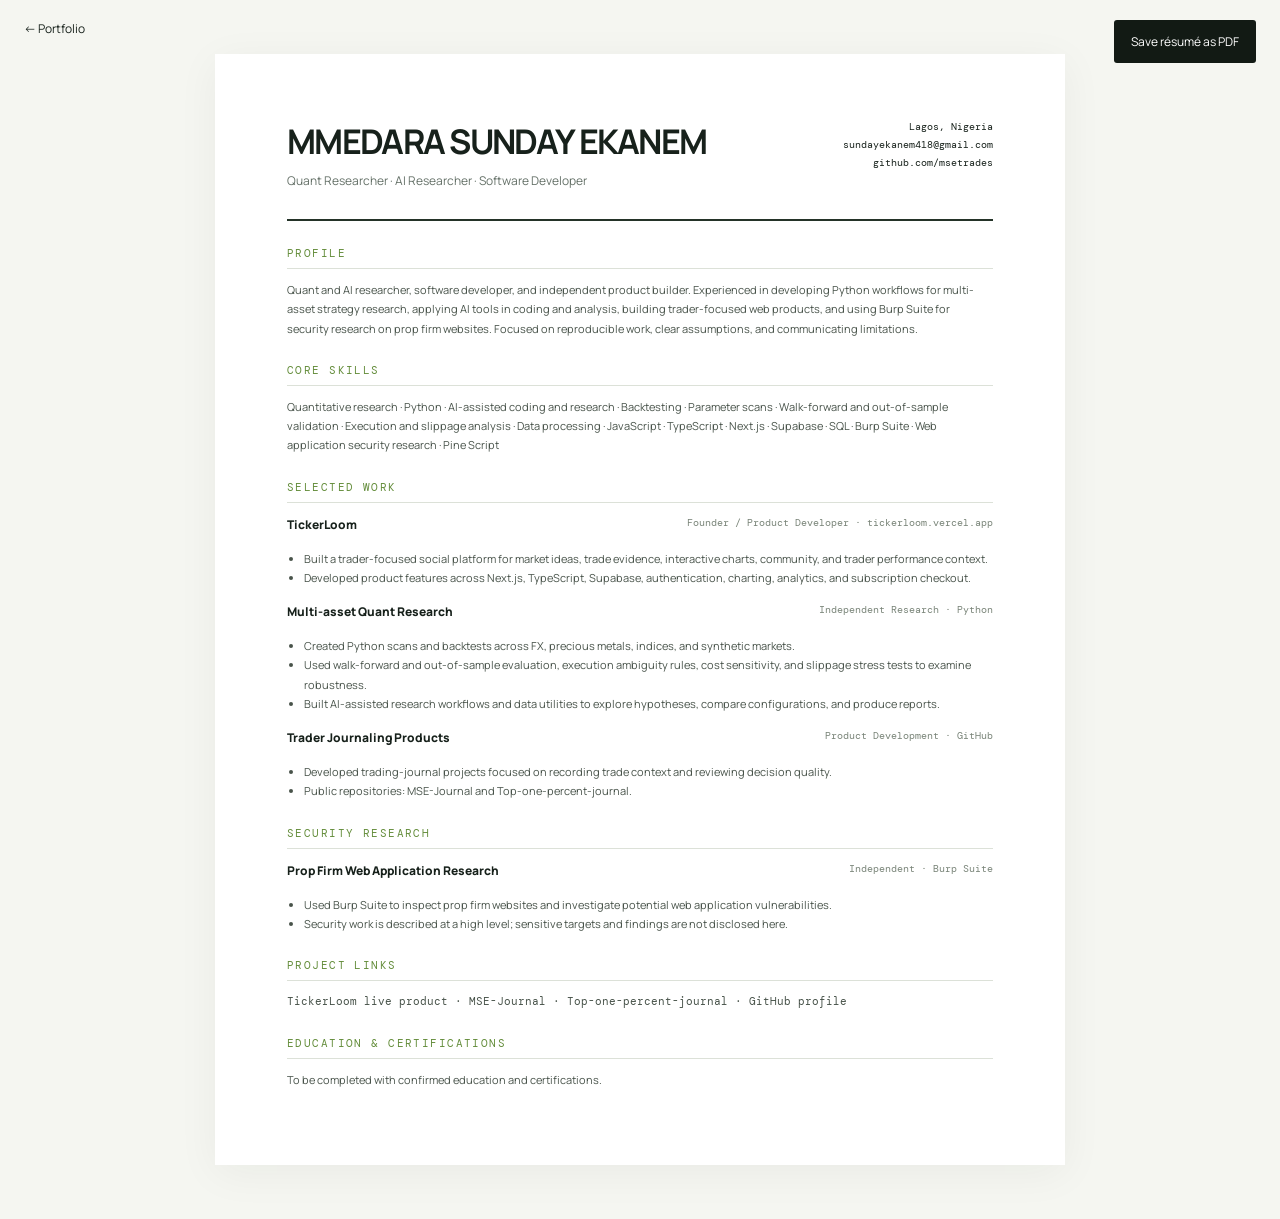
==== resume.html @ 71701ac7 "Create professional research portfolio" ====
<!doctype html>
<html lang="en"><head><meta charset="utf-8"><meta name="viewport" content="width=device-width, initial-scale=1"><title>Mmedara Sunday Ekanem | Résumé</title><link rel="preconnect" href="https://fonts.googleapis.com"><link href="https://fonts.googleapis.com/css2?family=DM+Mono:wght@400;500&family=Manrope:wght@400;500;600;700;800&display=swap" rel="stylesheet"><link rel="stylesheet" href="/styles.css"></head>
<body><a class="back-link" href="/">← Portfolio</a><button class="cv-print" onclick="window.print()">Save résumé as PDF</button><main class="cv-shell"><header class="cv-top"><div><h1>MMEDARA SUNDAY EKANEM</h1><p>Quant Researcher · AI Researcher · Software Developer</p></div><div class="mono">Lagos, Nigeria<br><a href="mailto:sundayekanem418@gmail.com">sundayekanem418@gmail.com</a><br><a href="https://github.com/msetrades">github.com/msetrades</a></div></header>
<section class="cv-section"><h2>PROFILE</h2><p>Quant and AI researcher, software developer, and independent product builder. Experienced in developing Python workflows for multi-asset strategy research, applying AI tools in coding and analysis, building trader-focused web products, and using Burp Suite for security research on prop firm websites. Focused on reproducible work, clear assumptions, and communicating limitations.</p></section>
<section class="cv-section"><h2>CORE SKILLS</h2><p>Quantitative research · Python · AI-assisted coding and research · Backtesting · Parameter scans · Walk-forward and out-of-sample validation · Execution and slippage analysis · Data processing · JavaScript · TypeScript · Next.js · Supabase · SQL · Burp Suite · Web application security research · Pine Script</p></section>
<section class="cv-section"><h2>SELECTED WORK</h2><div class="cv-role">TickerLoom <span>Founder / Product Developer · tickerloom.vercel.app</span></div><ul><li>Built a trader-focused social platform for market ideas, trade evidence, interactive charts, community, and trader performance context.</li><li>Developed product features across Next.js, TypeScript, Supabase, authentication, charting, analytics, and subscription checkout.</li></ul><div class="cv-role">Multi-asset Quant Research <span>Independent Research · Python</span></div><ul><li>Created Python scans and backtests across FX, precious metals, indices, and synthetic markets.</li><li>Used walk-forward and out-of-sample evaluation, execution ambiguity rules, cost sensitivity, and slippage stress tests to examine robustness.</li><li>Built AI-assisted research workflows and data utilities to explore hypotheses, compare configurations, and produce reports.</li></ul><div class="cv-role">Trader Journaling Products <span>Product Development · GitHub</span></div><ul><li>Developed trading-journal projects focused on recording trade context and reviewing decision quality.</li><li>Public repositories: MSE-Journal and Top-one-percent-journal.</li></ul></section>
<section class="cv-section"><h2>SECURITY RESEARCH</h2><div class="cv-role">Prop Firm Web Application Research <span>Independent · Burp Suite</span></div><ul><li>Used Burp Suite to inspect prop firm websites and investigate potential web application vulnerabilities.</li><li>Security work is described at a high level; sensitive targets and findings are not disclosed here.</li></ul></section>
<section class="cv-section"><h2>PROJECT LINKS</h2><p class="cv-tools"><a href="https://tickerloom.vercel.app">TickerLoom live product</a> · <a href="https://github.com/msetrades/MSE-Journal">MSE-Journal</a> · <a href="https://github.com/msetrades/Top-one-percent-journal">Top-one-percent-journal</a> · <a href="https://github.com/msetrades">GitHub profile</a></p></section>
<section class="cv-section"><h2>EDUCATION & CERTIFICATIONS</h2><p>To be completed with confirmed education and certifications.</p></section></main></body></html>
---- styles.css ----
:root{--ink:#17211b;--muted:#657168;--paper:#f5f6f1;--white:#fcfcf8;--line:#dce1d8;--lime:#b9ef72;--dark:#101712;--serif:Georgia,'Times New Roman',serif}*{box-sizing:border-box}html{scroll-behavior:smooth}body{margin:0;background:var(--paper);color:var(--ink);font-family:Manrope,Arial,sans-serif}a{color:inherit;text-decoration:none}.wrap{width:min(1160px,calc(100% - 64px));margin-inline:auto}.nav{height:82px;display:flex;align-items:center;justify-content:space-between;border-bottom:1px solid var(--line)}.wordmark{display:flex;align-items:center;gap:9px;font-weight:800;font-size:15px;letter-spacing:.03em}.wordmark i{font-style:normal;font:10px 'DM Mono',monospace;letter-spacing:.17em;color:var(--muted);margin-left:-5px}.mark{display:grid;place-items:center;width:28px;height:28px;background:var(--lime);border-radius:50%;font:800 15px var(--serif)}nav{display:flex;gap:35px;font-size:12px;color:#536057}.nav-cta{font-size:12px;border:1px solid #bcc5ba;padding:11px 16px;border-radius:3px}.nav-cta span{color:#729d41;margin-left:8px}.hero{display:grid;grid-template-columns:1fr .9fr;gap:72px;padding-top:92px;padding-bottom:92px;align-items:center}.eyebrow,.project-kicker,.art-top,.art-bottom,.hero-meta,.visual-caption,.data-card>span,.data-card small,.sheet-head,.sheet-score span,.sheet-foot{font:10px 'DM Mono',monospace;letter-spacing:.12em}.eyebrow{color:#68746b}.pulse{display:inline-block;width:7px;height:7px;border-radius:50%;background:#84b945;margin-right:9px;box-shadow:0 0 0 4px #e4efd8}.hero h1{font-size:clamp(52px,6vw,76px);line-height:1.04;letter-spacing:-.065em;margin:24px 0}.hero h1 em,h2 em{font-family:var(--serif);font-weight:400;letter-spacing:-.055em}.intro{font-size:16px;line-height:1.8;color:#5c675e;max-width:500px}.hero-actions{display:flex;align-items:center;gap:24px;margin-top:32px}.button{display:inline-flex;gap:30px;align-items:center;padding:15px 18px;font-size:12px;font-weight:700;border-radius:3px}.primary{background:var(--dark);color:#f8faef}.primary b{color:var(--lime);font-size:16px}.text-link{font-size:12px;font-weight:700;border-bottom:1px solid #899589;padding-bottom:4px}.text-link span{color:#739d41}.hero-meta{display:flex;gap:20px;margin-top:58px;color:#89948a;font-size:9px}.hero-art{height:410px;background:var(--dark);color:#c5cec1;position:relative;padding:22px 24px;overflow:visible}.art-top,.art-bottom{display:flex;justify-content:space-between;font-size:9px;color:#7e8d7d}.chart-grid{position:absolute;inset:62px 24px 51px 32px;background-image:linear-gradient(#ffffff0b 1px,transparent 1px),linear-gradient(90deg,#ffffff0b 1px,transparent 1px);background-size:100% 25%,20% 100%;display:flex}.axis{display:flex;flex-direction:column;justify-content:space-between;font:9px 'DM Mono';color:#667466;padding:4px 10px 26px 0}.chart-grid svg{width:100%;height:100%;overflow:visible}.area{fill:url(#fill)}.line{fill:none;stroke:var(--lime);stroke-width:2.4}.ghost{fill:none;stroke:#70816d;stroke-width:1.2;stroke-dasharray:4 5}.dot{fill:var(--lime)}.marker{stroke:#b9ef7266;stroke-dasharray:3 5}.chart-label{position:absolute;bottom:9px;right:8px;font:8px 'DM Mono';line-height:1.8;color:#718071}.chart-label strong{color:#bdcbb8;font-weight:400}.art-bottom{position:absolute;bottom:22px;left:24px;right:24px}.float-note{position:absolute;bottom:48px;left:-38px;display:flex;gap:12px;align-items:center;background:#fff;padding:14px 19px;box-shadow:0 12px 40px #1420161a;font-size:10px;color:#728074;line-height:1.6}.float-note b{color:#263229;font-size:11px}.note-icon{display:grid;place-items:center;width:30px;height:30px;background:#ebf5df;color:#56832c;font-size:16px}.strip{border-block:1px solid var(--line);background:#eff1e9}.strip-inner{height:66px;display:flex;align-items:center;justify-content:space-between}.strip-inner span{font:9px 'DM Mono';letter-spacing:.1em;color:#8a9488}.strip-inner b{font-size:12px}.strip-inner i{font-style:normal;color:#86a855}.work{padding-top:100px;padding-bottom:105px}.section-head{display:flex;justify-content:space-between;align-items:end;margin-bottom:48px}.section-head h2,.approach h2,.security h2,.contact h2{font-size:48px;line-height:1.1;letter-spacing:-.055em;margin:14px 0}.section-head>p{max-width:330px;color:var(--muted);font-size:13px;line-height:1.7;margin:0 0 4px}.project-grid{display:grid;grid-template-columns:1fr 1fr;gap:24px}.project{background:var(--white);border:1px solid var(--line)}.project-feature{grid-column:1/-1;display:grid;grid-template-columns:1.1fr 1fr}.project-visual{height:260px;position:relative;display:grid;place-items:center;overflow:hidden}.project-feature .project-visual{height:100%;min-height:390px}.loom{background:#e9eee4}.visual-window{width:82%;height:69%;background:#17221b;box-shadow:0 20px 50px #16221935;padding:0 0 8px}.window-bar{height:22px;display:flex;align-items:center;gap:4px;padding:0 8px;color:#7b897b;font:6px 'DM Mono'}.window-bar i{width:5px;height:5px;border-radius:50%;background:#657365}.window-bar span{margin-left:auto}.fake-app{height:calc(100% - 22px);display:flex;color:#d9e0d3;font-size:7px}.fake-app aside{width:25%;border-right:1px solid #354137;padding:12px 9px;line-height:2.6}.fake-app aside b{font-size:8px;color:var(--lime);white-space:nowrap}.fake-app aside small{display:block;color:#94a294;margin-top:12px;line-height:2.8}.fake-feed{padding:12px;width:75%}.fake-feed label{font:6px 'DM Mono';letter-spacing:.1em}.fake-feed label span{color:var(--lime);margin-left:6px}.fake-post{margin-top:10px;border:1px solid #354137;padding:10px}.fake-post strong{font:6px 'DM Mono';color:#b6e873}.fake-post p{font-size:7px;color:#b6c0b4;line-height:1.7}.fake-post small{color:#8c9a8a;font-size:6px}.fake-chart{height:55px;display:flex;align-items:end;gap:5px;border-bottom:1px solid #455246;background:linear-gradient(180deg,transparent,#b9ef7210)}.fake-chart i{width:9%;background:#9ed95e;opacity:.75}.fake-chart i:nth-child(1){height:24%}.fake-chart i:nth-child(2){height:45%}.fake-chart i:nth-child(3){height:36%}.fake-chart i:nth-child(4){height:60%}.fake-chart i:nth-child(5){height:48%}.fake-chart i:nth-child(6){height:77%}.fake-chart i:nth-child(7){height:56%}.fake-chart i:nth-child(8){height:88%}.fake-chart i:nth-child(9){height:70%}.visual-caption{position:absolute;bottom:16px;left:18px;color:#738073;font-size:8px}.project-info{padding:25px 28px 28px}.project-feature .project-info{padding:32px 36px;align-self:center}.project-kicker{display:flex;justify-content:space-between;color:#889389;font-size:9px}.project h3{font-size:22px;letter-spacing:-.04em;margin:16px 0 10px}.project p{font-size:12px;line-height:1.8;color:#69756b;margin:0}.tags{display:flex;flex-wrap:wrap;gap:7px;margin-top:18px}.tags span{background:#eff2eb;padding:6px 8px;font:9px 'DM Mono';color:#667267}.project-links{display:flex;flex-wrap:wrap;gap:18px;margin-top:20px}.project-links a{font-size:10px;font-weight:800;border-bottom:1px solid #9da99a;padding-bottom:3px}.private-note{font-size:10px;color:#8b958a}.data-art{background:#e4eadf}.data-card{width:60%;height:77%;background:#152018;color:#dce6d5;padding:19px 22px;position:relative}.data-card>span{font-size:7px;color:#93a08e}.data-card h4{font:28px/1.05 var(--serif);font-weight:400;letter-spacing:-.04em;margin:18px 0}.mini-bars{height:43px;display:flex;align-items:end;gap:5px}.mini-bars i{width:8%;background:#b6e874;height:30%}.mini-bars i:nth-child(3n){height:85%}.mini-bars i:nth-child(2n){height:55%}.mini-bars i:nth-child(4n){height:68%}.data-card small{font-size:7px;color:#71806d;display:block;margin-top:14px}.journal-art{background:#e9e9df}.journal-sheet{width:67%;height:74%;background:#fafaf5;padding:17px 19px;box-shadow:0 15px 35px #18221721;color:#27352a}.sheet-head{display:flex;justify-content:space-between;font-size:7px}.sheet-head span{color:#879185}.sheet-score{margin:21px 0 15px;background:#edf2e7;padding:9px;display:flex;justify-content:space-between}.sheet-score span{font-size:6px;color:#7c897d}.sheet-score strong{font:13px 'DM Mono';color:#638c36}.sheet-row{display:grid;grid-template-columns:1.5fr 1fr 1fr .7fr;gap:5px;margin:12px 0}.sheet-row i{height:5px;background:#e0e5db}.sheet-row i:first-child{background:#b8d990}.sheet-row.short{opacity:.65}.sheet-foot{position:absolute;bottom:44px;font-size:6px;color:#9aa395}.approach{background:#e9ede5;padding:86px 0}.approach-grid{display:grid;grid-template-columns:.9fr 1.1fr;gap:100px}.approach h2{margin-top:22px}.principles article{display:grid;grid-template-columns:42px 1fr;border-top:1px solid #ced7cc;padding:20px 0}.principles article>span{font:10px 'DM Mono';color:#78944d}.principles h3{font-size:14px;margin:0 0 7px}.principles p{font-size:12px;color:#68746a;line-height:1.7;margin:0}.security{display:grid;grid-template-columns:50px 1fr auto;gap:22px;align-items:center;padding-top:76px;padding-bottom:76px}.security-mark{width:42px;height:42px;background:#e5eedb;color:#5d8338;display:grid;place-items:center;font-size:19px}.security h2{font-size:29px;margin:8px 0}.security p:not(.eyebrow){font-size:11px;line-height:1.8;color:#6c776d;max-width:740px}.security .eyebrow{margin:0}.contact{background:#121a14;color:#f4f6ef;text-align:center;padding:82px 0 88px}.contact .eyebrow{color:#9aa894}.contact h2{font-size:52px;margin:17px 0 12px}.contact h2 em{color:var(--lime)}.contact-inner>p:not(.eyebrow){color:#a7b1a3;font-size:13px;margin-bottom:28px}.footer{height:82px;display:flex;align-items:center;justify-content:space-between;color:#7d887e;font-size:10px}.footer .wordmark{color:var(--ink)}
/* Résumé page */
.cv-shell{max-width:850px;margin:54px auto;background:white;padding:64px 72px;box-shadow:0 8px 40px #19211a0d}.cv-top{display:flex;justify-content:space-between;align-items:start;border-bottom:2px solid #243328;padding-bottom:22px}.cv-top h1{font-size:34px;letter-spacing:-.05em;margin:0}.cv-top p{font-size:12px;color:#657168;margin:8px 0}.cv-top .mono{font:10px 'DM Mono';line-height:1.8;text-align:right}.cv-section{margin-top:25px}.cv-section h2{font:11px 'DM Mono';letter-spacing:.13em;color:#648d3b;border-bottom:1px solid #dce1d8;padding-bottom:8px}.cv-section p,.cv-section li{font-size:11px;line-height:1.75;color:#48534a}.cv-section ul{padding-left:17px}.cv-role{display:flex;justify-content:space-between;font-size:12px;font-weight:800;margin-top:13px}.cv-role span{font:10px 'DM Mono';color:#798478;font-weight:400}.cv-tools{font:10px 'DM Mono';color:#68746a;line-height:1.9}.cv-print{position:fixed;right:24px;top:20px;background:#121a14;color:#fff;border:0;padding:13px 17px;border-radius:3px;cursor:pointer;font:12px Manrope}.back-link{position:fixed;left:24px;top:20px;font-size:12px}@media(max-width:800px){.wrap{width:calc(100% - 38px)}.nav{height:68px}nav{gap:16px}nav a{font-size:10px}.nav-cta{font-size:0;padding:10px}.nav-cta span{font-size:14px;margin:0}.hero{grid-template-columns:1fr;gap:55px;padding:62px 0 70px}.hero h1{font-size:58px}.hero-art{height:350px;margin-left:24px}.hero-meta{font-size:7px;gap:10px}.strip-inner{height:auto;min-height:65px;gap:11px;justify-content:flex-start;overflow:auto;white-space:nowrap}.strip-inner span{display:none}.strip-inner b{font-size:10px}.work{padding:72px 0}.section-head{display:block}.section-head h2,.approach h2{font-size:40px}.section-head>p{margin-top:18px}.project-grid{grid-template-columns:1fr}.project-feature{grid-column:auto;display:flex;flex-direction:column}.project-feature .project-visual{height:280px;min-height:0}.project-feature .project-info{padding:25px 23px}.project-visual{height:250px}.approach{padding:66px 0}.approach-grid{grid-template-columns:1fr;gap:25px}.security{grid-template-columns:40px 1fr;padding:55px 0}.security>.text-link{grid-column:2;justify-self:start}.security h2{font-size:25px}.contact{padding:68px 0}.contact h2{font-size:40px}.footer{height:auto;padding:23px 0;gap:14px;flex-wrap:wrap}.footer>span{font-size:8px}.cv-shell{margin:58px 12px 20px;padding:34px 27px}.cv-top h1{font-size:27px}.cv-top .mono{font-size:8px}.cv-print{right:12px;top:10px}.back-link{left:12px;top:15px}}@media print{body{background:white}.nav,.cv-print,.back-link,.footer{display:none}.cv-shell{margin:0 auto;padding:20px 30px;max-width:none;box-shadow:none}.cv-section{margin-top:19px}.cv-section h2{break-after:avoid}.cv-role{break-after:avoid}}
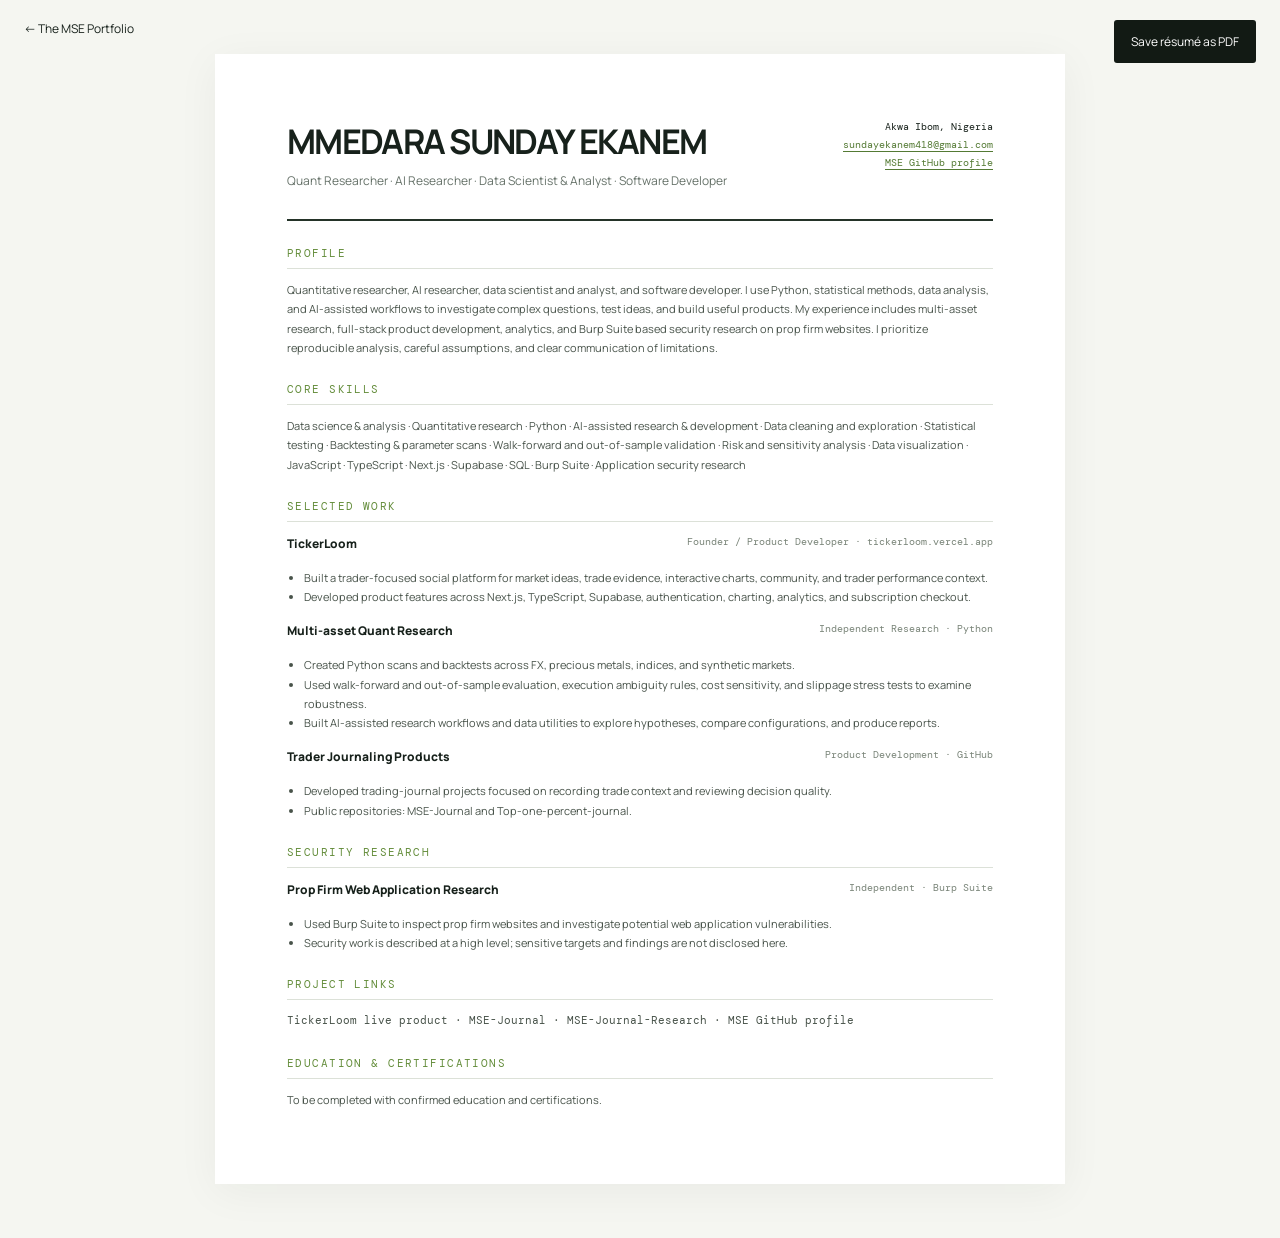
==== commit d436d107: "Rebrand MSE portfolio and add product previews" ====
--- a/resume.html
+++ b/resume.html
@@ -1,9 +1,9 @@
 <!doctype html>
-<html lang="en"><head><meta charset="utf-8"><meta name="viewport" content="width=device-width, initial-scale=1"><title>Mmedara Sunday Ekanem | Résumé</title><link rel="preconnect" href="https://fonts.googleapis.com"><link href="https://fonts.googleapis.com/css2?family=DM+Mono:wght@400;500&family=Manrope:wght@400;500;600;700;800&display=swap" rel="stylesheet"><link rel="stylesheet" href="/styles.css"></head>
-<body><a class="back-link" href="/">← Portfolio</a><button class="cv-print" onclick="window.print()">Save résumé as PDF</button><main class="cv-shell"><header class="cv-top"><div><h1>MMEDARA SUNDAY EKANEM</h1><p>Quant Researcher · AI Researcher · Software Developer</p></div><div class="mono">Lagos, Nigeria<br><a href="mailto:sundayekanem418@gmail.com">sundayekanem418@gmail.com</a><br><a href="https://github.com/msetrades">github.com/msetrades</a></div></header>
-<section class="cv-section"><h2>PROFILE</h2><p>Quant and AI researcher, software developer, and independent product builder. Experienced in developing Python workflows for multi-asset strategy research, applying AI tools in coding and analysis, building trader-focused web products, and using Burp Suite for security research on prop firm websites. Focused on reproducible work, clear assumptions, and communicating limitations.</p></section>
-<section class="cv-section"><h2>CORE SKILLS</h2><p>Quantitative research · Python · AI-assisted coding and research · Backtesting · Parameter scans · Walk-forward and out-of-sample validation · Execution and slippage analysis · Data processing · JavaScript · TypeScript · Next.js · Supabase · SQL · Burp Suite · Web application security research · Pine Script</p></section>
+<html lang="en"><head><meta charset="utf-8"><meta name="viewport" content="width=device-width, initial-scale=1"><title>Mmedara Sunday Ekanem | Résumé</title><link rel="preconnect" href="https://fonts.googleapis.com"><link href="https://fonts.googleapis.com/css2?family=DM+Mono:wght@400;500&family=Manrope:wght@400;500;600;700;800&display=swap" rel="stylesheet"><link rel="stylesheet" href="/styles.css"><link rel="stylesheet" href="/overrides.css"></head>
+<body><a class="back-link" href="/">← The MSE Portfolio</a><button class="cv-print" onclick="window.print()">Save résumé as PDF</button><main class="cv-shell"><header class="cv-top"><div><h1>MMEDARA SUNDAY EKANEM</h1><p>Quant Researcher · AI Researcher · Data Scientist & Analyst · Software Developer</p></div><div class="mono">Akwa Ibom, Nigeria<br><a href="mailto:sundayekanem418@gmail.com">sundayekanem418@gmail.com</a><br><a href="https://github.com/msetrades">MSE GitHub profile</a></div></header>
+<section class="cv-section"><h2>PROFILE</h2><p>Quantitative researcher, AI researcher, data scientist and analyst, and software developer. I use Python, statistical methods, data analysis, and AI-assisted workflows to investigate complex questions, test ideas, and build useful products. My experience includes multi-asset research, full-stack product development, analytics, and Burp Suite based security research on prop firm websites. I prioritize reproducible analysis, careful assumptions, and clear communication of limitations.</p></section>
+<section class="cv-section"><h2>CORE SKILLS</h2><p>Data science & analysis · Quantitative research · Python · AI-assisted research & development · Data cleaning and exploration · Statistical testing · Backtesting & parameter scans · Walk-forward and out-of-sample validation · Risk and sensitivity analysis · Data visualization · JavaScript · TypeScript · Next.js · Supabase · SQL · Burp Suite · Application security research</p></section>
 <section class="cv-section"><h2>SELECTED WORK</h2><div class="cv-role">TickerLoom <span>Founder / Product Developer · tickerloom.vercel.app</span></div><ul><li>Built a trader-focused social platform for market ideas, trade evidence, interactive charts, community, and trader performance context.</li><li>Developed product features across Next.js, TypeScript, Supabase, authentication, charting, analytics, and subscription checkout.</li></ul><div class="cv-role">Multi-asset Quant Research <span>Independent Research · Python</span></div><ul><li>Created Python scans and backtests across FX, precious metals, indices, and synthetic markets.</li><li>Used walk-forward and out-of-sample evaluation, execution ambiguity rules, cost sensitivity, and slippage stress tests to examine robustness.</li><li>Built AI-assisted research workflows and data utilities to explore hypotheses, compare configurations, and produce reports.</li></ul><div class="cv-role">Trader Journaling Products <span>Product Development · GitHub</span></div><ul><li>Developed trading-journal projects focused on recording trade context and reviewing decision quality.</li><li>Public repositories: MSE-Journal and Top-one-percent-journal.</li></ul></section>
 <section class="cv-section"><h2>SECURITY RESEARCH</h2><div class="cv-role">Prop Firm Web Application Research <span>Independent · Burp Suite</span></div><ul><li>Used Burp Suite to inspect prop firm websites and investigate potential web application vulnerabilities.</li><li>Security work is described at a high level; sensitive targets and findings are not disclosed here.</li></ul></section>
-<section class="cv-section"><h2>PROJECT LINKS</h2><p class="cv-tools"><a href="https://tickerloom.vercel.app">TickerLoom live product</a> · <a href="https://github.com/msetrades/MSE-Journal">MSE-Journal</a> · <a href="https://github.com/msetrades/Top-one-percent-journal">Top-one-percent-journal</a> · <a href="https://github.com/msetrades">GitHub profile</a></p></section>
+<section class="cv-section"><h2>PROJECT LINKS</h2><p class="cv-tools"><a href="https://tickerloom.vercel.app">TickerLoom live product</a> · <a href="https://github.com/msetrades/MSE-Journal">MSE-Journal</a> · <a href="https://github.com/msetrades/MSE-Journal-Research">MSE-Journal-Research</a> · <a href="https://github.com/msetrades">MSE GitHub profile</a></p></section>
 <section class="cv-section"><h2>EDUCATION & CERTIFICATIONS</h2><p>To be completed with confirmed education and certifications.</p></section></main></body></html>
--- a/overrides.css
+++ b/overrides.css
@@ -0,0 +1 @@
+.project-visual{isolation:isolate;overflow:hidden}.project-visual>.visual-caption{z-index:3;left:14px;right:14px;bottom:12px;width:max-content;max-width:calc(100% - 28px);white-space:normal;line-height:1.5;background:#101712;color:#f0f5ea;padding:7px 10px;border-radius:3px}.product-shot{display:block;width:100%;height:100%;object-fit:contain;padding:20px 20px 48px}.ticker-shot{background:#e9eee4}.journal-shot{background:#e9e9df}.research-gallery{padding-top:20px;padding-bottom:88px}.chart-gallery{display:grid;grid-template-columns:1fr 1fr;gap:20px}.chart-gallery a{display:block;background:#111913;border-radius:14px;overflow:hidden;transition:transform .2s ease,box-shadow .2s ease}.chart-gallery a:hover{transform:translateY(-4px);box-shadow:0 18px 40px #15201820}.chart-gallery img{display:block;width:100%;height:auto}.chart-gallery span{display:block;padding:15px 19px;color:#dce6d5;font:10px 'DM Mono';letter-spacing:.08em}.chart-note{margin-top:18px;font-size:11px;line-height:1.7;color:#6b776d}.research-gallery .section-head{margin-bottom:26px}.cv-top .mono a{color:#547a34;text-decoration:underline;text-underline-offset:3px}@media(max-width:800px){.chart-gallery{grid-template-columns:1fr}.project-visual>.visual-caption{font-size:8px;letter-spacing:.06em}.product-shot{padding:12px 12px 48px}}
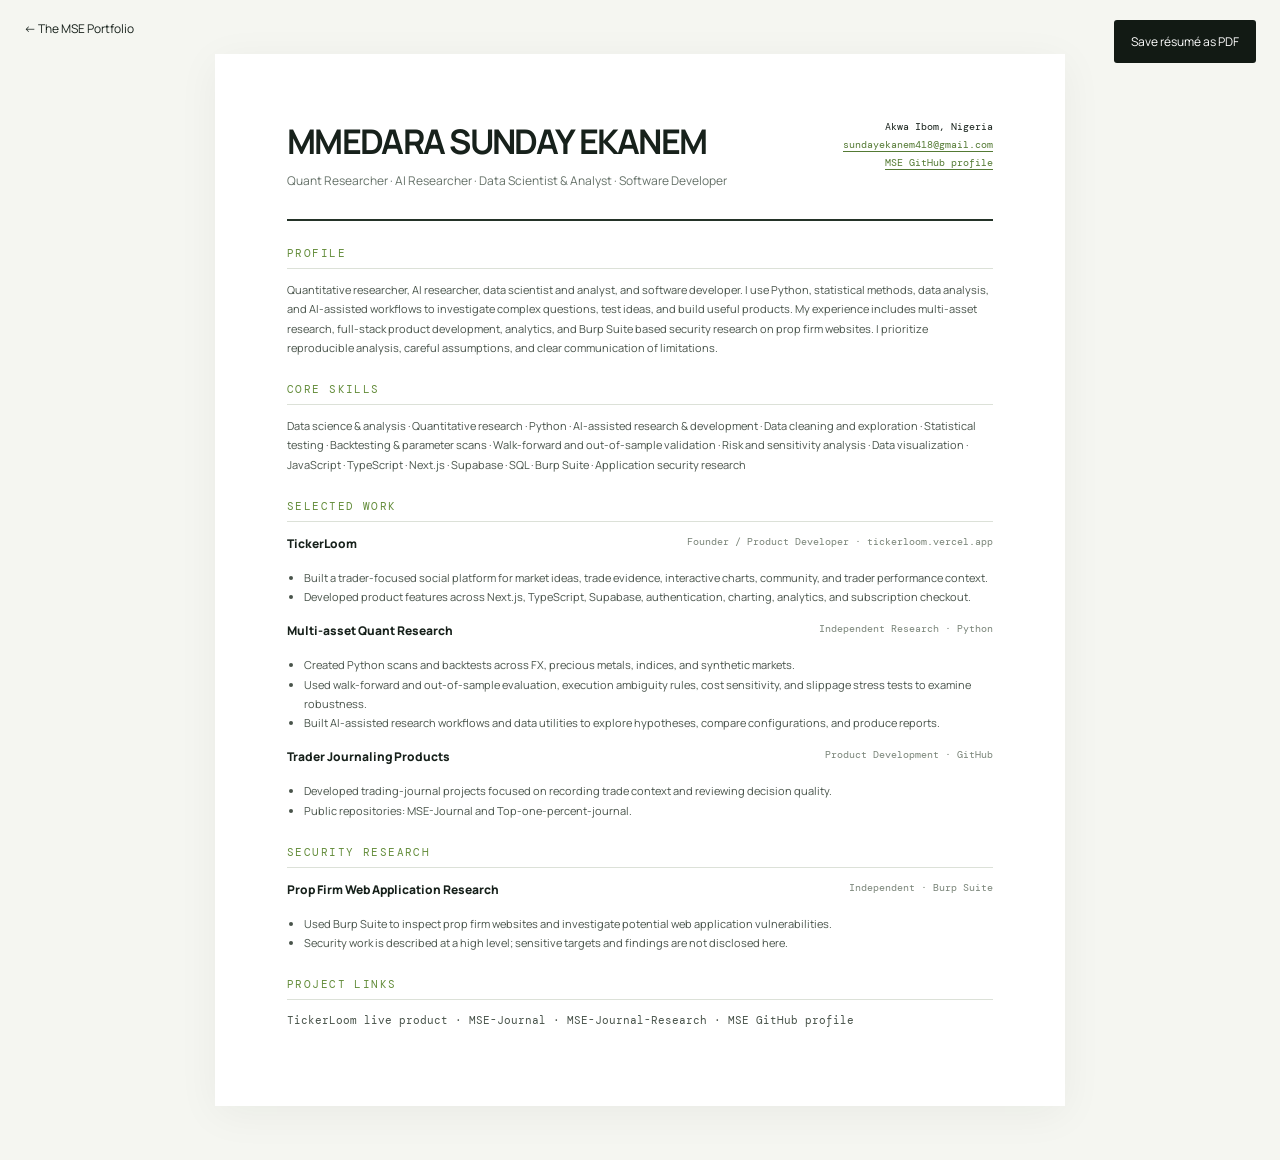
==== commit e2c81ab0: "Remove-education-placeholder" ====
--- a/resume.html
+++ b/resume.html
@@ -1,9 +1,64 @@
 <!doctype html>
-<html lang="en"><head><meta charset="utf-8"><meta name="viewport" content="width=device-width, initial-scale=1"><title>Mmedara Sunday Ekanem | Résumé</title><link rel="preconnect" href="https://fonts.googleapis.com"><link href="https://fonts.googleapis.com/css2?family=DM+Mono:wght@400;500&family=Manrope:wght@400;500;600;700;800&display=swap" rel="stylesheet"><link rel="stylesheet" href="/styles.css"><link rel="stylesheet" href="/overrides.css"></head>
-<body><a class="back-link" href="/">← The MSE Portfolio</a><button class="cv-print" onclick="window.print()">Save résumé as PDF</button><main class="cv-shell"><header class="cv-top"><div><h1>MMEDARA SUNDAY EKANEM</h1><p>Quant Researcher · AI Researcher · Data Scientist & Analyst · Software Developer</p></div><div class="mono">Akwa Ibom, Nigeria<br><a href="mailto:sundayekanem418@gmail.com">sundayekanem418@gmail.com</a><br><a href="https://github.com/msetrades">MSE GitHub profile</a></div></header>
-<section class="cv-section"><h2>PROFILE</h2><p>Quantitative researcher, AI researcher, data scientist and analyst, and software developer. I use Python, statistical methods, data analysis, and AI-assisted workflows to investigate complex questions, test ideas, and build useful products. My experience includes multi-asset research, full-stack product development, analytics, and Burp Suite based security research on prop firm websites. I prioritize reproducible analysis, careful assumptions, and clear communication of limitations.</p></section>
-<section class="cv-section"><h2>CORE SKILLS</h2><p>Data science & analysis · Quantitative research · Python · AI-assisted research & development · Data cleaning and exploration · Statistical testing · Backtesting & parameter scans · Walk-forward and out-of-sample validation · Risk and sensitivity analysis · Data visualization · JavaScript · TypeScript · Next.js · Supabase · SQL · Burp Suite · Application security research</p></section>
-<section class="cv-section"><h2>SELECTED WORK</h2><div class="cv-role">TickerLoom <span>Founder / Product Developer · tickerloom.vercel.app</span></div><ul><li>Built a trader-focused social platform for market ideas, trade evidence, interactive charts, community, and trader performance context.</li><li>Developed product features across Next.js, TypeScript, Supabase, authentication, charting, analytics, and subscription checkout.</li></ul><div class="cv-role">Multi-asset Quant Research <span>Independent Research · Python</span></div><ul><li>Created Python scans and backtests across FX, precious metals, indices, and synthetic markets.</li><li>Used walk-forward and out-of-sample evaluation, execution ambiguity rules, cost sensitivity, and slippage stress tests to examine robustness.</li><li>Built AI-assisted research workflows and data utilities to explore hypotheses, compare configurations, and produce reports.</li></ul><div class="cv-role">Trader Journaling Products <span>Product Development · GitHub</span></div><ul><li>Developed trading-journal projects focused on recording trade context and reviewing decision quality.</li><li>Public repositories: MSE-Journal and Top-one-percent-journal.</li></ul></section>
-<section class="cv-section"><h2>SECURITY RESEARCH</h2><div class="cv-role">Prop Firm Web Application Research <span>Independent · Burp Suite</span></div><ul><li>Used Burp Suite to inspect prop firm websites and investigate potential web application vulnerabilities.</li><li>Security work is described at a high level; sensitive targets and findings are not disclosed here.</li></ul></section>
-<section class="cv-section"><h2>PROJECT LINKS</h2><p class="cv-tools"><a href="https://tickerloom.vercel.app">TickerLoom live product</a> · <a href="https://github.com/msetrades/MSE-Journal">MSE-Journal</a> · <a href="https://github.com/msetrades/MSE-Journal-Research">MSE-Journal-Research</a> · <a href="https://github.com/msetrades">MSE GitHub profile</a></p></section>
-<section class="cv-section"><h2>EDUCATION & CERTIFICATIONS</h2><p>To be completed with confirmed education and certifications.</p></section></main></body></html>
+<html lang="en">
+<head>
+  <meta charset="utf-8">
+  <meta name="viewport" content="width=device-width, initial-scale=1">
+  <title>Mmedara Sunday Ekanem | Résumé</title>
+  <link rel="preconnect" href="https://fonts.googleapis.com">
+  <link href="https://fonts.googleapis.com/css2?family=DM+Mono:wght@400;500&family=Manrope:wght@400;500;600;700;800&display=swap" rel="stylesheet">
+  <link rel="stylesheet" href="/styles.css">
+  <link rel="stylesheet" href="/overrides.css">
+</head>
+<body>
+  <a class="back-link" href="/">← The MSE Portfolio</a>
+  <button class="cv-print" onclick="window.print()">Save résumé as PDF</button>
+  <main class="cv-shell">
+    <header class="cv-top">
+      <div>
+        <h1>MMEDARA SUNDAY EKANEM</h1>
+        <p>Quant Researcher · AI Researcher · Data Scientist & Analyst · Software Developer</p>
+      </div>
+      <div class="mono">Akwa Ibom, Nigeria<br><a href="mailto:sundayekanem418@gmail.com">sundayekanem418@gmail.com</a><br><a href="https://github.com/msetrades">MSE GitHub profile</a></div>
+    </header>
+    <section class="cv-section">
+      <h2>PROFILE</h2>
+      <p>Quantitative researcher, AI researcher, data scientist and analyst, and software developer. I use Python, statistical methods, data analysis, and AI-assisted workflows to investigate complex questions, test ideas, and build useful products. My experience includes multi-asset research, full-stack product development, analytics, and Burp Suite based security research on prop firm websites. I prioritize reproducible analysis, careful assumptions, and clear communication of limitations.</p>
+    </section>
+    <section class="cv-section">
+      <h2>CORE SKILLS</h2>
+      <p>Data science & analysis · Quantitative research · Python · AI-assisted research & development · Data cleaning and exploration · Statistical testing · Backtesting & parameter scans · Walk-forward and out-of-sample validation · Risk and sensitivity analysis · Data visualization · JavaScript · TypeScript · Next.js · Supabase · SQL · Burp Suite · Application security research</p>
+    </section>
+    <section class="cv-section">
+      <h2>SELECTED WORK</h2>
+      <div class="cv-role">TickerLoom <span>Founder / Product Developer · tickerloom.vercel.app</span></div>
+      <ul>
+        <li>Built a trader-focused social platform for market ideas, trade evidence, interactive charts, community, and trader performance context.</li>
+        <li>Developed product features across Next.js, TypeScript, Supabase, authentication, charting, analytics, and subscription checkout.</li>
+      </ul>
+      <div class="cv-role">Multi-asset Quant Research <span>Independent Research · Python</span></div>
+      <ul>
+        <li>Created Python scans and backtests across FX, precious metals, indices, and synthetic markets.</li>
+        <li>Used walk-forward and out-of-sample evaluation, execution ambiguity rules, cost sensitivity, and slippage stress tests to examine robustness.</li>
+        <li>Built AI-assisted research workflows and data utilities to explore hypotheses, compare configurations, and produce reports.</li>
+      </ul>
+      <div class="cv-role">Trader Journaling Products <span>Product Development · GitHub</span></div>
+      <ul>
+        <li>Developed trading-journal projects focused on recording trade context and reviewing decision quality.</li>
+        <li>Public repositories: MSE-Journal and Top-one-percent-journal.</li>
+      </ul>
+    </section>
+    <section class="cv-section">
+      <h2>SECURITY RESEARCH</h2>
+      <div class="cv-role">Prop Firm Web Application Research <span>Independent · Burp Suite</span></div>
+      <ul>
+        <li>Used Burp Suite to inspect prop firm websites and investigate potential web application vulnerabilities.</li>
+        <li>Security work is described at a high level; sensitive targets and findings are not disclosed here.</li>
+      </ul>
+    </section>
+    <section class="cv-section">
+      <h2>PROJECT LINKS</h2>
+      <p class="cv-tools"><a href="https://tickerloom.vercel.app">TickerLoom live product</a> · <a href="https://github.com/msetrades/MSE-Journal">MSE-Journal</a> · <a href="https://github.com/msetrades/MSE-Journal-Research">MSE-Journal-Research</a> · <a href="https://github.com/msetrades">MSE GitHub profile</a></p>
+    </section>
+  </main>
+</body>
+</html>
--- a/overrides.css
+++ b/overrides.css
@@ -1 +1,9 @@
 .project-visual{isolation:isolate;overflow:hidden}.project-visual>.visual-caption{z-index:3;left:14px;right:14px;bottom:12px;width:max-content;max-width:calc(100% - 28px);white-space:normal;line-height:1.5;background:#101712;color:#f0f5ea;padding:7px 10px;border-radius:3px}.product-shot{display:block;width:100%;height:100%;object-fit:contain;padding:20px 20px 48px}.ticker-shot{background:#e9eee4}.journal-shot{background:#e9e9df}.research-gallery{padding-top:20px;padding-bottom:88px}.chart-gallery{display:grid;grid-template-columns:1fr 1fr;gap:20px}.chart-gallery a{display:block;background:#111913;border-radius:14px;overflow:hidden;transition:transform .2s ease,box-shadow .2s ease}.chart-gallery a:hover{transform:translateY(-4px);box-shadow:0 18px 40px #15201820}.chart-gallery img{display:block;width:100%;height:auto}.chart-gallery span{display:block;padding:15px 19px;color:#dce6d5;font:10px 'DM Mono';letter-spacing:.08em}.chart-note{margin-top:18px;font-size:11px;line-height:1.7;color:#6b776d}.research-gallery .section-head{margin-bottom:26px}.cv-top .mono a{color:#547a34;text-decoration:underline;text-underline-offset:3px}@media(max-width:800px){.chart-gallery{grid-template-columns:1fr}.project-visual>.visual-caption{font-size:8px;letter-spacing:.06em}.product-shot{padding:12px 12px 48px}}
+.research-links{display:flex;align-items:center;gap:18px;flex-wrap:wrap;margin-top:22px}.research-links .button{min-height:44px}@media(max-width:760px){.research-links{align-items:flex-start;flex-direction:column;gap:15px}.research-links .button{justify-content:space-between;width:100%}}
+.hero-art{height:auto;aspect-ratio:920/480;padding:0;border-radius:16px;background:#111913 url('/research-train-test.svg') center/contain no-repeat;overflow:hidden}.hero-art>*{display:none}.research-first{padding-top:44px;padding-bottom:62px}.research-first-head{display:flex;align-items:end;justify-content:space-between;gap:28px;margin-bottom:22px}.research-first-head h2{font-size:clamp(32px,4vw,48px);line-height:1.08;letter-spacing:-.055em;margin:12px 0 0}.research-first-head h2 em{font-family:Georgia,serif;font-weight:400}.research-metrics{display:grid;grid-template-columns:repeat(4,1fr);gap:12px;margin-bottom:16px}.research-metrics>div{display:flex;align-items:baseline;gap:12px;padding:13px 15px;background:#e9eee4;border:1px solid #dce3d8;border-radius:7px}.research-metrics strong{font:700 24px 'DM Mono';color:#527a36}.research-metrics span{font-size:11px;color:#5d695e}.research-first-grid{display:grid;grid-template-columns:1.25fr 1fr 1fr;gap:13px}.research-tile{display:flex;flex-direction:column;min-width:0;border:1px solid #263329;border-radius:10px;overflow:hidden;background:#111913;transition:transform .2s ease,box-shadow .2s ease}.research-tile:hover{transform:translateY(-3px);box-shadow:0 14px 30px #19231920}.research-tile img{display:block;width:100%;height:auto;aspect-ratio:1040/510;object-fit:contain;background:#111913}.research-tile span{display:flex;flex-direction:column;gap:5px;padding:13px 14px 15px;color:#eef3e9}.research-tile b{font:10px 'DM Mono';letter-spacing:.035em}.research-tile small{font:10px Manrope,sans-serif;line-height:1.5;color:#9da99b}.research-caveat{margin:13px 0 0;color:#707d70;font-size:10px;line-height:1.6}.research-first-links{display:flex;gap:22px;flex-wrap:wrap;margin-top:13px}.research-first-links a{font-size:11px;font-weight:700;text-decoration:underline;text-underline-offset:4px}.research-gallery{display:none!important}@media(max-width:900px){.research-first-grid{grid-template-columns:1fr 1fr}.research-tile.large{grid-column:1/-1}.research-tile.large img{aspect-ratio:2/1}}@media(max-width:600px){.hero-art{aspect-ratio:1.25}.research-first{padding-top:30px;padding-bottom:42px}.research-first-head{display:block}.research-first-head .button{width:100%;justify-content:space-between;margin-top:18px}.research-first-head h2{font-size:34px}.research-metrics{grid-template-columns:1fr 1fr;gap:8px}.research-metrics>div{display:block;padding:11px}.research-metrics strong{display:block;font-size:22px}.research-metrics span{display:block;margin-top:4px;font-size:10px}.research-first-grid{grid-template-columns:1fr;gap:11px}.research-tile.large{grid-column:auto}.research-tile img,.research-tile.large img{aspect-ratio:1.75}.research-tile span{padding:11px 12px}.research-first-links{flex-direction:column;gap:12px}.hero{grid-template-columns:1fr}.hero-art{margin:0;width:100%}}
+.screenshots{padding-top:76px;padding-bottom:86px}.screenshots .section-head{margin-bottom:28px}.screenshot-grid{display:grid;grid-template-columns:repeat(2,minmax(0,1fr));gap:18px}.screenshot-grid figure{margin:0;background:#111913;border:1px solid #263329;border-radius:10px;overflow:hidden}.screenshot-grid figure a{display:block;background:#080b09}.screenshot-grid img{display:block;width:100%;height:auto;transition:transform .25s ease}.screenshot-grid figure a:hover img{transform:scale(1.015)}.screenshot-grid figcaption{display:flex;flex-direction:column;gap:5px;padding:14px 16px;color:#ecf2e7}.screenshot-grid figcaption b{font:10px 'DM Mono';letter-spacing:.09em}.screenshot-grid figcaption span{color:#9aa696;font-size:11px;line-height:1.5}.screenshot-grid .wide-shot{grid-column:1/-1}.screenshot-grid .wide-shot img{max-height:500px;object-fit:contain;background:#080b09}@media(max-width:760px){.screenshots{padding-top:54px;padding-bottom:58px}.screenshot-grid{grid-template-columns:1fr;gap:14px}.screenshot-grid .wide-shot{grid-column:auto}.screenshot-grid figcaption{padding:12px}}
+.project-feature .project-visual{display:flex;align-items:center;justify-content:center}.ticker-shot{padding:14px;object-fit:contain}.data-art{height:auto;min-height:0;padding:0;background:#111913}.research-image{display:block;width:100%;height:auto;object-fit:contain;padding:0}.chart-gallery a span{position:static;max-width:none;white-space:normal;background:transparent;border-radius:0}.nav-cta{white-space:nowrap}.hero-art{max-width:100%}@media(max-width:800px){.wrap{width:min(100% - 32px,620px)}.nav{gap:10px}.nav nav{gap:12px}.nav nav a{font-size:10px}.hero{padding-top:48px;padding-bottom:58px}.hero h1{font-size:clamp(42px,12vw,58px)}.hero-art{margin:0 0 0 18px;height:300px}.float-note{left:-18px}.hero-meta{flex-wrap:wrap;line-height:1.6}.section-head h2{font-size:clamp(34px,9vw,44px)}.project-grid{gap:16px}.project-info{padding:23px 20px}.project-feature .project-info{padding:24px 20px}.project-feature .project-visual{min-height:0;height:auto;aspect-ratio:1.9}.ticker-shot{padding:5px}.screenshots .section-head{display:block}.screenshots .section-head>p{margin-top:14px}.research-gallery .section-head{display:block}.research-gallery .section-head>p{margin-top:14px}.chart-gallery{grid-template-columns:1fr;gap:14px}.chart-gallery img{width:100%;height:auto}.security{gap:14px}.contact h2{font-size:clamp(34px,9vw,44px)}.footer{align-items:flex-start}.footer .wordmark{font-size:12px}}@media(max-width:420px){.wrap{width:calc(100% - 26px)}.nav{height:auto;min-height:62px;flex-wrap:wrap;padding:10px 0}.nav .wordmark{font-size:12px}.nav .wordmark .mark{width:24px;height:24px}.nav nav{order:3;width:100%;justify-content:space-between;padding-top:7px}.nav-cta{padding:8px 10px;font-size:10px}.hero h1{font-size:42px}.hero-art{height:255px}.art-top,.art-bottom{font-size:7px}.float-note{font-size:9px;padding:10px}.screenshot-grid figcaption span{font-size:10px}.project h3{font-size:20px}.project-links{gap:12px}.project-links a{font-size:9px}}
+.hero-art{height:auto;aspect-ratio:1040/510;margin:0;padding:12px;background:#111913;border:1px solid #263329;overflow:hidden}.hero-art img{display:block;width:100%;height:auto}.hero-art figcaption{padding:10px 4px 2px;color:#a6b19f;font:9px 'DM Mono',monospace;letter-spacing:.1em}
+.research-first-grid{grid-template-columns:1fr;gap:14px}.research-tile.large{grid-column:auto}.research-tile img,.research-tile.large img{aspect-ratio:auto;max-height:none}.research-tile b{font-size:11px}.research-tile small{font-size:11px}
+.contact-page{min-height:100vh;display:flex;flex-direction:column}.contact-card{flex:1;max-width:800px;padding-top:clamp(70px,12vh,140px);padding-bottom:80px}.contact-card h1{max-width:760px;margin:18px 0;font-size:clamp(42px,7vw,76px);line-height:1.04;letter-spacing:-.06em}.contact-card h1 em{font-family:Georgia,serif;font-weight:400}.contact-intro{max-width:580px;color:#5c675e;font-size:15px;line-height:1.8}.contact-email{display:inline-block;margin-top:22px;color:#385d25;font-size:clamp(19px,3vw,26px);font-weight:800;text-decoration:underline;text-underline-offset:6px;overflow-wrap:anywhere}.contact-actions{display:flex;align-items:center;gap:12px;flex-wrap:wrap;margin-top:26px}.copy-email{border:1px solid #bcc5ba;background:transparent;color:var(--ink);cursor:pointer;font:700 12px Manrope}.copy-status{min-height:1.5em;color:#527a36;font-size:12px;font-weight:700}.contact-fallback{max-width:520px;color:#758076;font-size:11px;line-height:1.7}
+@media(max-width:600px){.research-first-grid{grid-template-columns:1fr}.hero-art{aspect-ratio:auto}.hero-art figcaption{font-size:8px}.contact-card{padding-top:70px}.contact-card h1{font-size:44px}.contact-actions{align-items:stretch;flex-direction:column}.contact-actions>*{justify-content:space-between;width:100%}}
